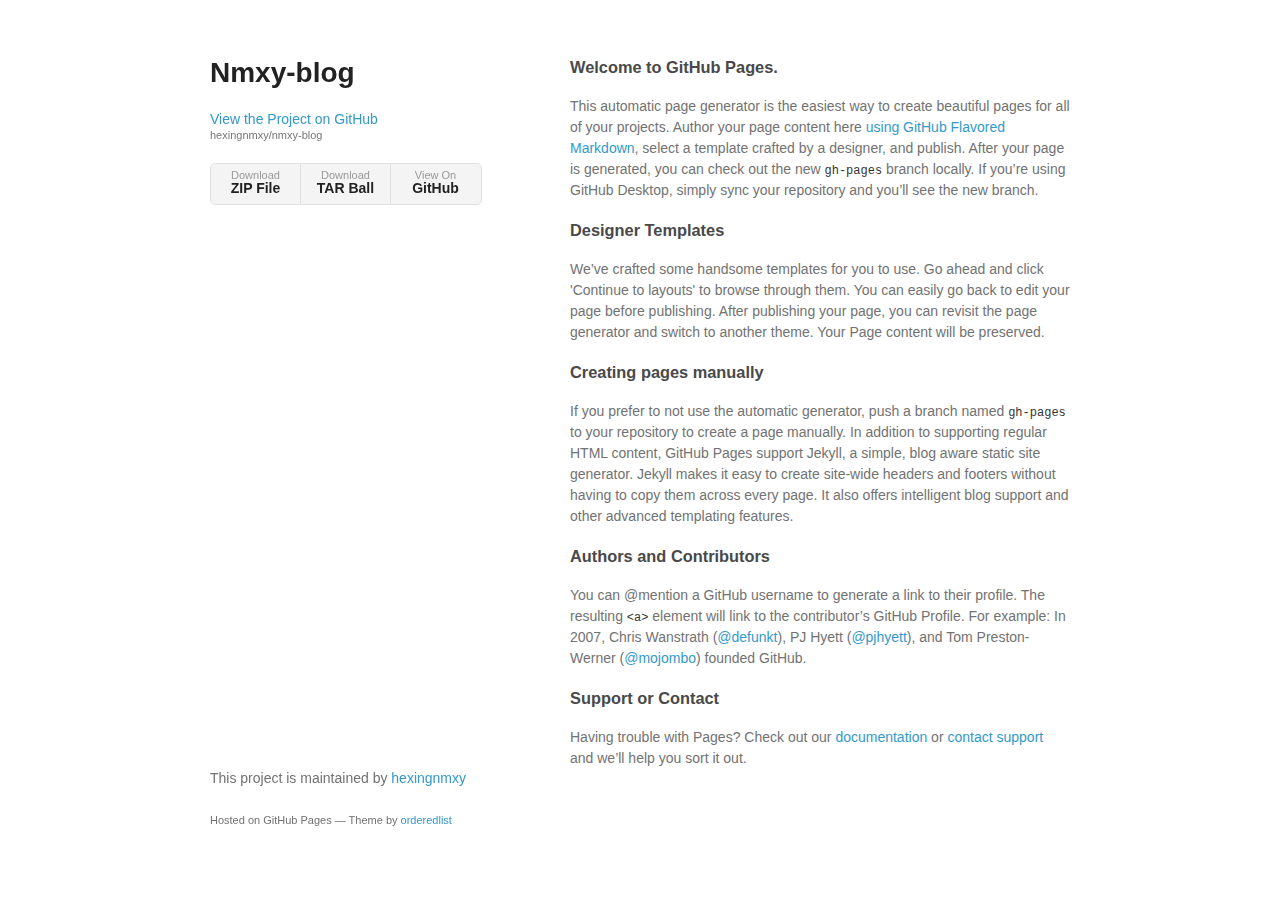
==== index.html @ b7ccb5a8 "Create gh-pages branch via GitHub" ====
<!doctype html>
<html>
  <head>
    <meta charset="utf-8">
    <meta http-equiv="X-UA-Compatible" content="chrome=1">
    <title>Nmxy-blog by hexingnmxy</title>

    <link rel="stylesheet" href="stylesheets/styles.css">
    <link rel="stylesheet" href="stylesheets/github-light.css">
    <meta name="viewport" content="width=device-width">
    <!--[if lt IE 9]>
    <script src="//html5shiv.googlecode.com/svn/trunk/html5.js"></script>
    <![endif]-->
  </head>
  <body>
    <div class="wrapper">
      <header>
        <h1>Nmxy-blog</h1>
        <p></p>

        <p class="view"><a href="https://github.com/hexingnmxy/nmxy-blog">View the Project on GitHub <small>hexingnmxy/nmxy-blog</small></a></p>


        <ul>
          <li><a href="https://github.com/hexingnmxy/nmxy-blog/zipball/master">Download <strong>ZIP File</strong></a></li>
          <li><a href="https://github.com/hexingnmxy/nmxy-blog/tarball/master">Download <strong>TAR Ball</strong></a></li>
          <li><a href="https://github.com/hexingnmxy/nmxy-blog">View On <strong>GitHub</strong></a></li>
        </ul>
      </header>
      <section>
        <h3>
<a id="welcome-to-github-pages" class="anchor" href="#welcome-to-github-pages" aria-hidden="true"><span aria-hidden="true" class="octicon octicon-link"></span></a>Welcome to GitHub Pages.</h3>

<p>This automatic page generator is the easiest way to create beautiful pages for all of your projects. Author your page content here <a href="https://guides.github.com/features/mastering-markdown/">using GitHub Flavored Markdown</a>, select a template crafted by a designer, and publish. After your page is generated, you can check out the new <code>gh-pages</code> branch locally. If you’re using GitHub Desktop, simply sync your repository and you’ll see the new branch.</p>

<h3>
<a id="designer-templates" class="anchor" href="#designer-templates" aria-hidden="true"><span aria-hidden="true" class="octicon octicon-link"></span></a>Designer Templates</h3>

<p>We’ve crafted some handsome templates for you to use. Go ahead and click 'Continue to layouts' to browse through them. You can easily go back to edit your page before publishing. After publishing your page, you can revisit the page generator and switch to another theme. Your Page content will be preserved.</p>

<h3>
<a id="creating-pages-manually" class="anchor" href="#creating-pages-manually" aria-hidden="true"><span aria-hidden="true" class="octicon octicon-link"></span></a>Creating pages manually</h3>

<p>If you prefer to not use the automatic generator, push a branch named <code>gh-pages</code> to your repository to create a page manually. In addition to supporting regular HTML content, GitHub Pages support Jekyll, a simple, blog aware static site generator. Jekyll makes it easy to create site-wide headers and footers without having to copy them across every page. It also offers intelligent blog support and other advanced templating features.</p>

<h3>
<a id="authors-and-contributors" class="anchor" href="#authors-and-contributors" aria-hidden="true"><span aria-hidden="true" class="octicon octicon-link"></span></a>Authors and Contributors</h3>

<p>You can @mention a GitHub username to generate a link to their profile. The resulting <code>&lt;a&gt;</code> element will link to the contributor’s GitHub Profile. For example: In 2007, Chris Wanstrath (<a href="https://github.com/defunkt" class="user-mention">@defunkt</a>), PJ Hyett (<a href="https://github.com/pjhyett" class="user-mention">@pjhyett</a>), and Tom Preston-Werner (<a href="https://github.com/mojombo" class="user-mention">@mojombo</a>) founded GitHub.</p>

<h3>
<a id="support-or-contact" class="anchor" href="#support-or-contact" aria-hidden="true"><span aria-hidden="true" class="octicon octicon-link"></span></a>Support or Contact</h3>

<p>Having trouble with Pages? Check out our <a href="https://help.github.com/pages">documentation</a> or <a href="https://github.com/contact">contact support</a> and we’ll help you sort it out.</p>
      </section>
      <footer>
        <p>This project is maintained by <a href="https://github.com/hexingnmxy">hexingnmxy</a></p>
        <p><small>Hosted on GitHub Pages &mdash; Theme by <a href="https://github.com/orderedlist">orderedlist</a></small></p>
      </footer>
    </div>
    <script src="javascripts/scale.fix.js"></script>
    
  </body>
</html>
---- stylesheets/styles.css ----
@font-face {
  font-family: 'Noto Sans';
  font-weight: 400;
  font-style: normal;
  src: url('../fonts/Noto-Sans-regular/Noto-Sans-regular.eot');
  src: url('../fonts/Noto-Sans-regular/Noto-Sans-regular.eot?#iefix') format('embedded-opentype'),
       local('Noto Sans'),
       local('Noto-Sans-regular'),
       url('../fonts/Noto-Sans-regular/Noto-Sans-regular.woff2') format('woff2'),
       url('../fonts/Noto-Sans-regular/Noto-Sans-regular.woff') format('woff'),
       url('../fonts/Noto-Sans-regular/Noto-Sans-regular.ttf') format('truetype'),
       url('../fonts/Noto-Sans-regular/Noto-Sans-regular.svg#NotoSans') format('svg');
}

@font-face {
  font-family: 'Noto Sans';
  font-weight: 700;
  font-style: normal;
  src: url('../fonts/Noto-Sans-700/Noto-Sans-700.eot');
  src: url('../fonts/Noto-Sans-700/Noto-Sans-700.eot?#iefix') format('embedded-opentype'),
       local('Noto Sans Bold'),
       local('Noto-Sans-700'),
       url('../fonts/Noto-Sans-700/Noto-Sans-700.woff2') format('woff2'),
       url('../fonts/Noto-Sans-700/Noto-Sans-700.woff') format('woff'),
       url('../fonts/Noto-Sans-700/Noto-Sans-700.ttf') format('truetype'),
       url('../fonts/Noto-Sans-700/Noto-Sans-700.svg#NotoSans') format('svg');
}

@font-face {
  font-family: 'Noto Sans';
  font-weight: 400;
  font-style: italic;
  src: url('../fonts/Noto-Sans-italic/Noto-Sans-italic.eot');
  src: url('../fonts/Noto-Sans-italic/Noto-Sans-italic.eot?#iefix') format('embedded-opentype'),
       local('Noto Sans Italic'),
       local('Noto-Sans-italic'),
       url('../fonts/Noto-Sans-italic/Noto-Sans-italic.woff2') format('woff2'),
       url('../fonts/Noto-Sans-italic/Noto-Sans-italic.woff') format('woff'),
       url('../fonts/Noto-Sans-italic/Noto-Sans-italic.ttf') format('truetype'),
       url('../fonts/Noto-Sans-italic/Noto-Sans-italic.svg#NotoSans') format('svg');
}

@font-face {
  font-family: 'Noto Sans';
  font-weight: 700;
  font-style: italic;
  src: url('../fonts/Noto-Sans-700italic/Noto-Sans-700italic.eot');
  src: url('../fonts/Noto-Sans-700italic/Noto-Sans-700italic.eot?#iefix') format('embedded-opentype'),
       local('Noto Sans Bold Italic'),
       local('Noto-Sans-700italic'),
       url('../fonts/Noto-Sans-700italic/Noto-Sans-700italic.woff2') format('woff2'),
       url('../fonts/Noto-Sans-700italic/Noto-Sans-700italic.woff') format('woff'),
       url('../fonts/Noto-Sans-700italic/Noto-Sans-700italic.ttf') format('truetype'),
       url('../fonts/Noto-Sans-700italic/Noto-Sans-700italic.svg#NotoSans') format('svg');
}

body {
  background-color: #fff;
  padding:50px;
  font: 14px/1.5 "Noto Sans", "Helvetica Neue", Helvetica, Arial, sans-serif;
  color:#727272;
  font-weight:400;
}

h1, h2, h3, h4, h5, h6 {
  color:#222;
  margin:0 0 20px;
}

p, ul, ol, table, pre, dl {
  margin:0 0 20px;
}

h1, h2, h3 {
  line-height:1.1;
}

h1 {
  font-size:28px;
}

h2 {
  color:#393939;
}

h3, h4, h5, h6 {
  color:#494949;
}

a {
  color:#39c;
  text-decoration:none;
}

a:hover {
  color:#069;
}

a small {
  font-size:11px;
  color:#777;
  margin-top:-0.3em;
  display:block;
}

a:hover small {
  color:#777;
}

.wrapper {
  width:860px;
  margin:0 auto;
}

blockquote {
  border-left:1px solid #e5e5e5;
  margin:0;
  padding:0 0 0 20px;
  font-style:italic;
}

code, pre {
  font-family:Monaco, Bitstream Vera Sans Mono, Lucida Console, Terminal, Consolas, Liberation Mono, DejaVu Sans Mono, Courier New, monospace;
  color:#333;
  font-size:12px;
}

pre {
  padding:8px 15px;
  background: #f8f8f8;
  border-radius:5px;
  border:1px solid #e5e5e5;
  overflow-x: auto;
}

table {
  width:100%;
  border-collapse:collapse;
}

th, td {
  text-align:left;
  padding:5px 10px;
  border-bottom:1px solid #e5e5e5;
}

dt {
  color:#444;
  font-weight:700;
}

th {
  color:#444;
}

img {
  max-width:100%;
}

header {
  width:270px;
  float:left;
  position:fixed;
  -webkit-font-smoothing:subpixel-antialiased;
}

header ul {
  list-style:none;
  height:40px;
  padding:0;
  background: #f4f4f4;
  border-radius:5px;
  border:1px solid #e0e0e0;
  width:270px;
}

header li {
  width:89px;
  float:left;
  border-right:1px solid #e0e0e0;
  height:40px;
}

header li:first-child a {
  border-radius:5px 0 0 5px;
}

header li:last-child a {
  border-radius:0 5px 5px 0;
}

header ul a {
  line-height:1;
  font-size:11px;
  color:#999;
  display:block;
  text-align:center;
  padding-top:6px;
  height:34px;
}

header ul a:hover {
  color:#999;
}

header ul a:active {
  background-color:#f0f0f0;
}

strong {
  color:#222;
  font-weight:700;
}

header ul li + li + li {
  border-right:none;
  width:89px;
}

header ul a strong {
  font-size:14px;
  display:block;
  color:#222;
}

section {
  width:500px;
  float:right;
  padding-bottom:50px;
}

small {
  font-size:11px;
}

hr {
  border:0;
  background:#e5e5e5;
  height:1px;
  margin:0 0 20px;
}

footer {
  width:270px;
  float:left;
  position:fixed;
  bottom:50px;
  -webkit-font-smoothing:subpixel-antialiased;
}

@media print, screen and (max-width: 960px) {

  div.wrapper {
    width:auto;
    margin:0;
  }

  header, section, footer {
    float:none;
    position:static;
    width:auto;
  }

  header {
    padding-right:320px;
  }

  section {
    border:1px solid #e5e5e5;
    border-width:1px 0;
    padding:20px 0;
    margin:0 0 20px;
  }

  header a small {
    display:inline;
  }

  header ul {
    position:absolute;
    right:50px;
    top:52px;
  }
}

@media print, screen and (max-width: 720px) {
  body {
    word-wrap:break-word;
  }

  header {
    padding:0;
  }

  header ul, header p.view {
    position:static;
  }

  pre, code {
    word-wrap:normal;
  }
}

@media print, screen and (max-width: 480px) {
  body {
    padding:15px;
  }

  header ul {
    width:99%;
  }

  header li, header ul li + li + li {
    width:33%;
  }
}

@media print {
  body {
    padding:0.4in;
    font-size:12pt;
    color:#444;
  }
}
---- stylesheets/github-light.css ----
/*
The MIT License (MIT)

Copyright (c) 2016 GitHub, Inc.

Permission is hereby granted, free of charge, to any person obtaining a copy
of this software and associated documentation files (the "Software"), to deal
in the Software without restriction, including without limitation the rights
to use, copy, modify, merge, publish, distribute, sublicense, and/or sell
copies of the Software, and to permit persons to whom the Software is
furnished to do so, subject to the following conditions:

The above copyright notice and this permission notice shall be included in all
copies or substantial portions of the Software.

THE SOFTWARE IS PROVIDED "AS IS", WITHOUT WARRANTY OF ANY KIND, EXPRESS OR
IMPLIED, INCLUDING BUT NOT LIMITED TO THE WARRANTIES OF MERCHANTABILITY,
FITNESS FOR A PARTICULAR PURPOSE AND NONINFRINGEMENT. IN NO EVENT SHALL THE
AUTHORS OR COPYRIGHT HOLDERS BE LIABLE FOR ANY CLAIM, DAMAGES OR OTHER
LIABILITY, WHETHER IN AN ACTION OF CONTRACT, TORT OR OTHERWISE, ARISING FROM,
OUT OF OR IN CONNECTION WITH THE SOFTWARE OR THE USE OR OTHER DEALINGS IN THE
SOFTWARE.

*/

.pl-c /* comment */ {
  color: #969896;
}

.pl-c1 /* constant, variable.other.constant, support, meta.property-name, support.constant, support.variable, meta.module-reference, markup.raw, meta.diff.header */,
.pl-s .pl-v /* string variable */ {
  color: #0086b3;
}

.pl-e /* entity */,
.pl-en /* entity.name */ {
  color: #795da3;
}

.pl-smi /* variable.parameter.function, storage.modifier.package, storage.modifier.import, storage.type.java, variable.other */,
.pl-s .pl-s1 /* string source */ {
  color: #333;
}

.pl-ent /* entity.name.tag */ {
  color: #63a35c;
}

.pl-k /* keyword, storage, storage.type */ {
  color: #a71d5d;
}

.pl-s /* string */,
.pl-pds /* punctuation.definition.string, string.regexp.character-class */,
.pl-s .pl-pse .pl-s1 /* string punctuation.section.embedded source */,
.pl-sr /* string.regexp */,
.pl-sr .pl-cce /* string.regexp constant.character.escape */,
.pl-sr .pl-sre /* string.regexp source.ruby.embedded */,
.pl-sr .pl-sra /* string.regexp string.regexp.arbitrary-repitition */ {
  color: #183691;
}

.pl-v /* variable */ {
  color: #ed6a43;
}

.pl-id /* invalid.deprecated */ {
  color: #b52a1d;
}

.pl-ii /* invalid.illegal */ {
  color: #f8f8f8;
  background-color: #b52a1d;
}

.pl-sr .pl-cce /* string.regexp constant.character.escape */ {
  font-weight: bold;
  color: #63a35c;
}

.pl-ml /* markup.list */ {
  color: #693a17;
}

.pl-mh /* markup.heading */,
.pl-mh .pl-en /* markup.heading entity.name */,
.pl-ms /* meta.separator */ {
  font-weight: bold;
  color: #1d3e81;
}

.pl-mq /* markup.quote */ {
  color: #008080;
}

.pl-mi /* markup.italic */ {
  font-style: italic;
  color: #333;
}

.pl-mb /* markup.bold */ {
  font-weight: bold;
  color: #333;
}

.pl-md /* markup.deleted, meta.diff.header.from-file */ {
  color: #bd2c00;
  background-color: #ffecec;
}

.pl-mi1 /* markup.inserted, meta.diff.header.to-file */ {
  color: #55a532;
  background-color: #eaffea;
}

.pl-mdr /* meta.diff.range */ {
  font-weight: bold;
  color: #795da3;
}

.pl-mo /* meta.output */ {
  color: #1d3e81;
}
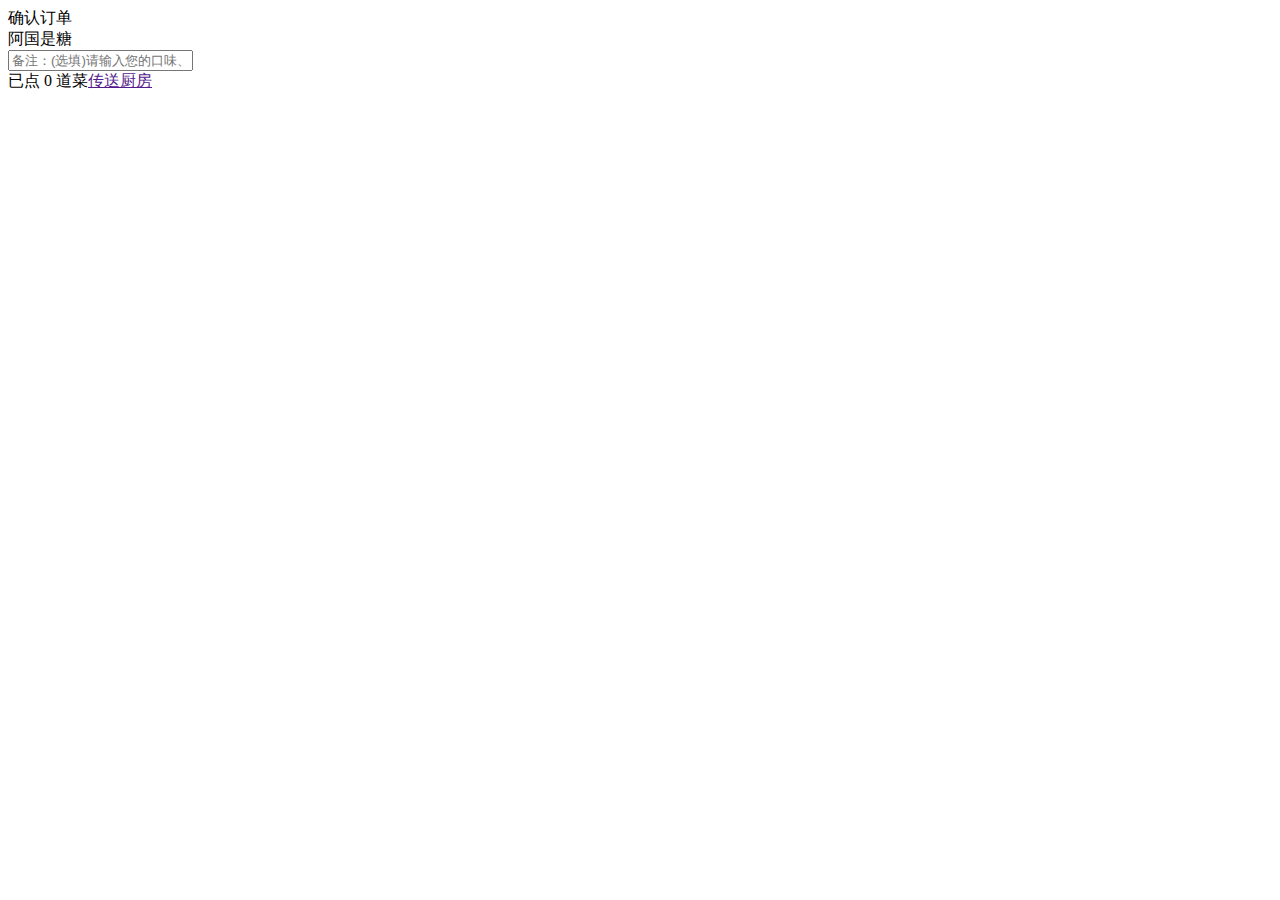
==== commit aed05dba: "Update index.html" ====
--- a/index.html
+++ b/index.html
@@ -1,64 +1,40 @@
-<!doctype html>
-<html>
-  <head>
-    <meta charset="utf-8">
-    <meta http-equiv="X-UA-Compatible" content="chrome=1">
-    <title>Nmxy-blog by hexingnmxy</title>
+<!DOCTYPE html>
+<html lang="en">
+<head>
+	<meta charset="UTF-8">
+	<meta name=viewport content="width=750, user-scalable=0">
+	<title>Document</title>
+	<link rel="stylesheet" type="text/css" href="css/public_style.css">
+	<link rel="stylesheet" type="text/css" href="css/bootstrap.css">
+	<link rel="stylesheet" type="text/css" href="css/cart.css">
+</head>
+<body>
+	<div class="header">
+		<a href="index.html"><img src="img/pointer.png" alt=""></a><span>确认订单</span>
+	</div>
 
-    <link rel="stylesheet" href="stylesheets/styles.css">
-    <link rel="stylesheet" href="stylesheets/github-light.css">
-    <meta name="viewport" content="width=device-width">
-    <!--[if lt IE 9]>
-    <script src="//html5shiv.googlecode.com/svn/trunk/html5.js"></script>
-    <![endif]-->
-  </head>
-  <body>
-    <div class="wrapper">
-      <header>
-        <h1>Nmxy-blog</h1>
-        <p></p>
-
-        <p class="view"><a href="https://github.com/hexingnmxy/nmxy-blog">View the Project on GitHub <small>hexingnmxy/nmxy-blog</small></a></p>
-
-
-        <ul>
-          <li><a href="https://github.com/hexingnmxy/nmxy-blog/zipball/master">Download <strong>ZIP File</strong></a></li>
-          <li><a href="https://github.com/hexingnmxy/nmxy-blog/tarball/master">Download <strong>TAR Ball</strong></a></li>
-          <li><a href="https://github.com/hexingnmxy/nmxy-blog">View On <strong>GitHub</strong></a></li>
-        </ul>
-      </header>
-      <section>
-        <h3>
-<a id="welcome-to-github-pages" class="anchor" href="#welcome-to-github-pages" aria-hidden="true"><span aria-hidden="true" class="octicon octicon-link"></span></a>Welcome to GitHub Pages.</h3>
-
-<p>This automatic page generator is the easiest way to create beautiful pages for all of your projects. Author your page content here <a href="https://guides.github.com/features/mastering-markdown/">using GitHub Flavored Markdown</a>, select a template crafted by a designer, and publish. After your page is generated, you can check out the new <code>gh-pages</code> branch locally. If you’re using GitHub Desktop, simply sync your repository and you’ll see the new branch.</p>
-
-<h3>
-<a id="designer-templates" class="anchor" href="#designer-templates" aria-hidden="true"><span aria-hidden="true" class="octicon octicon-link"></span></a>Designer Templates</h3>
-
-<p>We’ve crafted some handsome templates for you to use. Go ahead and click 'Continue to layouts' to browse through them. You can easily go back to edit your page before publishing. After publishing your page, you can revisit the page generator and switch to another theme. Your Page content will be preserved.</p>
-
-<h3>
-<a id="creating-pages-manually" class="anchor" href="#creating-pages-manually" aria-hidden="true"><span aria-hidden="true" class="octicon octicon-link"></span></a>Creating pages manually</h3>
-
-<p>If you prefer to not use the automatic generator, push a branch named <code>gh-pages</code> to your repository to create a page manually. In addition to supporting regular HTML content, GitHub Pages support Jekyll, a simple, blog aware static site generator. Jekyll makes it easy to create site-wide headers and footers without having to copy them across every page. It also offers intelligent blog support and other advanced templating features.</p>
-
-<h3>
-<a id="authors-and-contributors" class="anchor" href="#authors-and-contributors" aria-hidden="true"><span aria-hidden="true" class="octicon octicon-link"></span></a>Authors and Contributors</h3>
-
-<p>You can @mention a GitHub username to generate a link to their profile. The resulting <code>&lt;a&gt;</code> element will link to the contributor’s GitHub Profile. For example: In 2007, Chris Wanstrath (<a href="https://github.com/defunkt" class="user-mention">@defunkt</a>), PJ Hyett (<a href="https://github.com/pjhyett" class="user-mention">@pjhyett</a>), and Tom Preston-Werner (<a href="https://github.com/mojombo" class="user-mention">@mojombo</a>) founded GitHub.</p>
-
-<h3>
-<a id="support-or-contact" class="anchor" href="#support-or-contact" aria-hidden="true"><span aria-hidden="true" class="octicon octicon-link"></span></a>Support or Contact</h3>
-
-<p>Having trouble with Pages? Check out our <a href="https://help.github.com/pages">documentation</a> or <a href="https://github.com/contact">contact support</a> and we’ll help you sort it out.</p>
-      </section>
-      <footer>
-        <p>This project is maintained by <a href="https://github.com/hexingnmxy">hexingnmxy</a></p>
-        <p><small>Hosted on GitHub Pages &mdash; Theme by <a href="https://github.com/orderedlist">orderedlist</a></small></p>
-      </footer>
-    </div>
-    <script src="javascripts/scale.fix.js"></script>
-    
-  </body>
+	<div class='body-content'>
+		<div class="single-part">
+			<div class="part-header">
+				<img src="img/single-header.png" alt=""><span>阿国是糖</span>
+			</div>
+			<div class="part-body">
+				<!-- <p class='dish-item'>
+					<span class='item-name'>蒙面耗儿鱼</span>
+					<span class='item-price'>¥238</span>
+					<span class='item-unit'>&nbsp;/&nbsp;锅</span>
+					<span class='button-btn'><button class='dish-reduce'>-</button><span class='item-nums'>1</span><button class='dish-plus'>+</button></span>
+				</p> -->
+			</div>
+		</div>
+	</div>
+	<div class='info'>
+		<input type="text" name="" placeholder="备注：(选填)请输入您的口味、要求、忌口等">
+	</div>
+	<div class="footer">
+		<span>已点&nbsp;<span class='dinner-count'>0</span>&nbsp;道菜</span><span><a href="">传送厨房</a></span>
+	</div>
+	<script src="js/zepto.min.js"></script>
+	<script src="js/cart.js"></script>
+</body>
 </html>
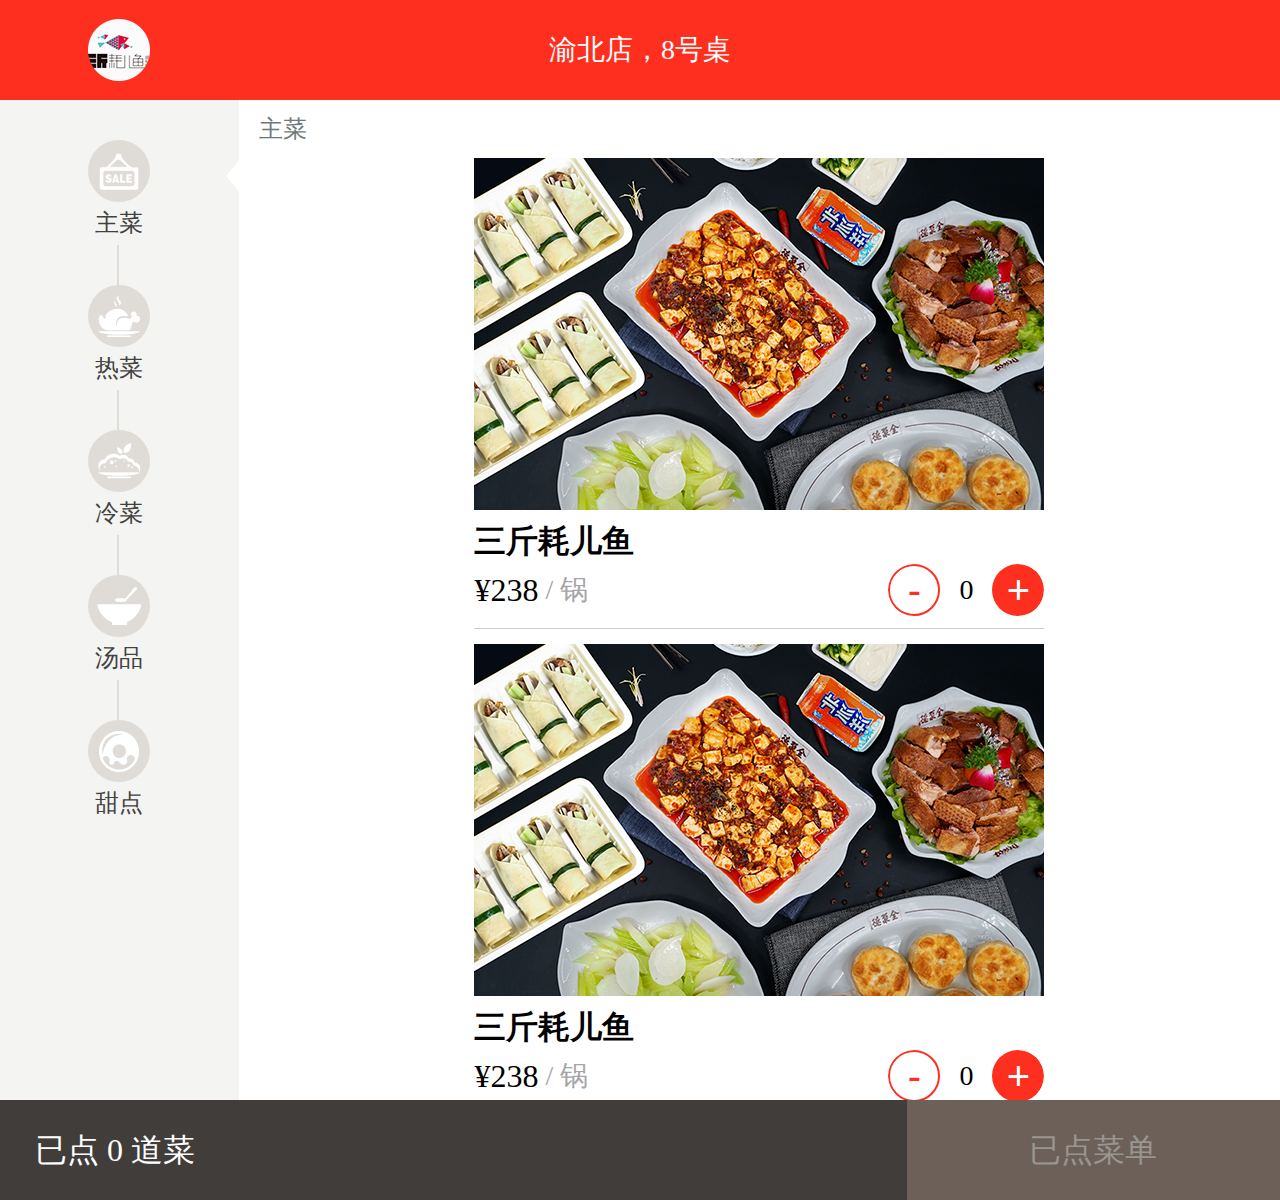
==== commit 9fbd24ed: "'改变文件'" ====
--- a/index.html
+++ b/index.html
@@ -2,39 +2,59 @@
 <html lang="en">
 <head>
 	<meta charset="UTF-8">
-	<meta name=viewport content="width=750, user-scalable=0">
+	<meta name=viewport content="width=750,user-scalable=0">
 	<title>Document</title>
-	<link rel="stylesheet" type="text/css" href="css/public_style.css">
-	<link rel="stylesheet" type="text/css" href="css/bootstrap.css">
-	<link rel="stylesheet" type="text/css" href="css/cart.css">
+	<link rel="stylesheet" type="text/css" href="stylesheets/public_style.css">
+	<link rel="stylesheet" type="text/css" href="stylesheets/flex.css">
 </head>
 <body>
-	<div class="header">
-		<a href="index.html"><img src="img/pointer.png" alt=""></a><span>确认订单</span>
-	</div>
+	<header>
+		<div class='brand-logo'><div><img  src="stylesheets/logo.png" alt=""></div><div></div></div>
+		<div class='top-content'>
+			<span class='brand-words'>渝北店，8号桌</span>
+		</div>
+		<div class='non-content'></div>
+	</header>
 
-	<div class='body-content'>
-		<div class="single-part">
-			<div class="part-header">
-				<img src="img/single-header.png" alt=""><span>阿国是糖</span>
+	<div class='main-body'>
+		<nav class="left-navbars">
+		    <ul>
+		     <li><a href="#"><div><img src="stylesheets/main.png" alt=""></div><div>主菜</div></a></li>
+		     <li><a href="#"><div><img src="stylesheets/hot.png" alt=""></div><div>热菜</div></a></li>
+		     <li><a href="#"><div><img src="stylesheets/cold.png" alt=""></div><div>冷菜</div></a></li>
+		     <li><a href="#"><div><img src="stylesheets/soup.png" alt=""></div><div>汤品</div></a></li>
+		     <li><a href="#"><div><img src="stylesheets/dessert.png" alt=""></div><div>甜点</div></a></li>
+		    </ul>
+		</nav>
+		<div class='dish-content-body'>
+		    <div class="dish-header">主菜</div>
+			<div class="dish-item">
+				<img src='stylesheets/main-pic1.png' alt="">
+				<h3>三斤耗儿鱼</h3>
+				<div>
+					<div><span class='price'>¥238</span><span class='unit'>&nbsp;/&nbsp;锅</span></div>
+					<div><button class='reduce-btn'>-</button><span class='nums'>0</span><button class='add-btn'>+</button><span class='hidden'></span></div>
+				</div>
 			</div>
-			<div class="part-body">
-				<!-- <p class='dish-item'>
-					<span class='item-name'>蒙面耗儿鱼</span>
-					<span class='item-price'>¥238</span>
-					<span class='item-unit'>&nbsp;/&nbsp;锅</span>
-					<span class='button-btn'><button class='dish-reduce'>-</button><span class='item-nums'>1</span><button class='dish-plus'>+</button></span>
-				</p> -->
+			<div class="dish-item">
+				<img src='stylesheets/main-pic1.png' alt="">
+				<h3>三斤耗儿鱼</h3>
+				<div>
+					<div><span class='price'>¥238</span><span class='unit'>&nbsp;/&nbsp;锅</span></div>
+					<div><button class='reduce-btn'>-</button><span class='nums'>0</span><button class='add-btn'>+</button><span class='hidden'></span></div>
+				</div>
 			</div>
 		</div>
 	</div>
-	<div class='info'>
-		<input type="text" name="" placeholder="备注：(选填)请输入您的口味、要求、忌口等">
-	</div>
-	<div class="footer">
-		<span>已点&nbsp;<span class='dinner-count'>0</span>&nbsp;道菜</span><span><a href="">传送厨房</a></span>
-	</div>
-	<script src="js/zepto.min.js"></script>
-	<script src="js/cart.js"></script>
+	<footer>
+		<div class='ordered-num'>
+			已点&nbsp;<span class='num'>0</span>&nbsp;道菜
+		</div>
+		<div class='ordered-list'>
+			已点菜单
+		</div>
+	</footer>
+<script src="javascripts/min.js"></script>
+<script src="javascripts/flex.js"></script>
 </body>
-</html>
+</html>--- a/stylesheets/public_style.css
+++ b/stylesheets/public_style.css
@@ -0,0 +1,34 @@
+body,html,ol,ul,li,h1,h2,h3,h4,h5,h6,input,dl,dt,dd,p{
+	margin:0;
+	padding:0;
+}
+a:link,a:visited,a:hover,a:active{
+	text-decoration:none;
+	color:black;
+}
+li{
+	list-style:none;
+}
+img{
+	display:block;
+	border: 0;
+}
+.f_left{
+	float:left;
+}
+.f_right{
+	float:right;
+}
+.clear_both{
+	clear:both;
+}
+input,input:focus{
+	outline:none;
+}
+input[type=button]{
+	border:none;
+	outline:none;
+}
+dl,dt,dd{
+	color:black;
+}--- a/stylesheets/flex.css
+++ b/stylesheets/flex.css
@@ -0,0 +1,182 @@
+@charset "UTF-8";
+body {
+  font-family: 微软雅黑;
+  width: 100%;
+  box-sizing: border-box; }
+
+header {
+  display: flex;
+  background-color: #FF2F1F;
+  height: 100px;
+  justify-content: center;
+  align-items: center; }
+  header .brand-logo {
+    flex: 1;
+    display: flex;
+    align-items: center; }
+    header .brand-logo > div:nth-child(1) {
+      flex: 14;
+      display: flex;
+      justify-content: center;
+      align-items: center; }
+    header .brand-logo > div:nth-child(2) {
+      flex: 11; }
+  header .top-content {
+    flex: 1;
+    display: flex;
+    color: white;
+    justify-content: center;
+    align-items: center; }
+    header .top-content .brand-words {
+      font-size: 28px; }
+  header .non-content {
+    flex: 1; }
+
+.main-body {
+  width: 100%;
+  height: 1000px;
+  display: flex; }
+  .main-body .left-navbars {
+    position: relative;
+    flex: 14;
+    background-color: #F4F4F2;
+    display: flex;
+    justify-content: center; }
+    .main-body .left-navbars:after {
+      content: "";
+      display: block;
+      position: absolute;
+      right: 0;
+      width: 0;
+      height: 0;
+      border-top: 16px solid transparent;
+      border-bottom: 16px solid transparent;
+      border-right: 13px solid #fff;
+      top: 60px; }
+    .main-body .left-navbars ul li + li:before {
+      width: 0;
+      height: 0;
+      border-left: 1px solid #DFDCD8;
+      border-right: 1px solid #DFDCD8;
+      border-bottom: 20px solid #DFDCD8;
+      border-top: 20px solid #DFDCD8;
+      position: absolute;
+      content: '';
+      top: -40px;
+      left: 29px; }
+    .main-body .left-navbars ul li {
+      display: flex;
+      width: 62px;
+      height: 105px;
+      justify-content: center;
+      margin-top: 40px;
+      position: relative; }
+      .main-body .left-navbars ul li a {
+        display: flex;
+        flex-direction: column;
+        align-content: center;
+        text-align: center; }
+      .main-body .left-navbars ul li > a > div:nth-child(1) {
+        border-radius: 50px;
+        background-color: #DFDCD8;
+        width: 62px;
+        height: 62px;
+        display: flex;
+        justify-content: center;
+        align-items: center; }
+      .main-body .left-navbars ul li > a > div:nth-child(2) {
+        margin-top: 5px;
+        font-size: 24px;
+        color: #414241; }
+  .main-body .dish-content-body {
+    flex: 61;
+    height: 1000px;
+    overflow: auto; }
+    .main-body .dish-content-body .dish-header {
+      color: #707978;
+      margin-left: 20px;
+      margin-top: 13px;
+      margin-bottom: 13px;
+      font-size: 24px; }
+    .main-body .dish-content-body .dish-item {
+      width: 570px;
+      height: 470px;
+      margin: 0 auto;
+      margin-bottom: 15px;
+      border-bottom: 1px solid #ccc; }
+      .main-body .dish-content-body .dish-item img {
+        width: 570px;
+        height: 352px; }
+      .main-body .dish-content-body .dish-item > h3 {
+        font-size: 32px;
+        margin-top: 10px; }
+      .main-body .dish-content-body .dish-item > div {
+        display: flex;
+        justify-content: space-between; }
+        .main-body .dish-content-body .dish-item > div div:nth-child(1) {
+          display: flex;
+          align-items: center; }
+          .main-body .dish-content-body .dish-item > div div:nth-child(1) .price {
+            font-size: 32px; }
+          .main-body .dish-content-body .dish-item > div div:nth-child(1) .unit {
+            font-size: 28px;
+            color: #A5A5A7; }
+        .main-body .dish-content-body .dish-item > div div:nth-child(2) {
+          display: flex;
+          align-items: center;
+          overflow: hidden;
+          border-radius: 26px;
+          position: relative; }
+          .main-body .dish-content-body .dish-item > div div:nth-child(2) .hidden {
+            width: 54px;
+            height: 54px;
+            background-color: white;
+            position: absolute;
+            border-radius: 50% 0 0 50%;
+            right: 0;
+            z-index: 2; }
+          .main-body .dish-content-body .dish-item > div div:nth-child(2) button {
+            border: none;
+            outline: none;
+            border-radius: 50%;
+            font-size: 40px; }
+          .main-body .dish-content-body .dish-item > div div:nth-child(2) button, .main-body .dish-content-body .dish-item > div div:nth-child(2) .nums {
+            width: 52px;
+            height: 52px; }
+          .main-body .dish-content-body .dish-item > div div:nth-child(2) .nums {
+            display: inline-block;
+            line-height: 52px;
+            text-align: center;
+            font-size: 28px;
+            z-index: 1; }
+          .main-body .dish-content-body .dish-item > div div:nth-child(2) .add-btn {
+            color: white;
+            background-color: #FF2F1F;
+            z-index: 3; }
+          .main-body .dish-content-body .dish-item > div div:nth-child(2) .reduce-btn {
+            color: #FF2F1F;
+            background-color: white;
+            border: 2px solid #FF2F1F;
+            line-height: 40px;
+            z-index: 1; }
+
+footer {
+  width: 100%;
+  height: 100px;
+  display: flex; }
+  footer .ordered-num {
+    flex: 7;
+    background-color: #413D3B;
+    font-size: 32px;
+    line-height: 100px;
+    padding-left: 35px;
+    color: white; }
+  footer .ordered-list {
+    flex: 3;
+    background-color: #6D6058;
+    font-size: 32px;
+    line-height: 100px;
+    text-align: center;
+    color: #99958F; }
+
+/*# sourceMappingURL=flex.css.map */
